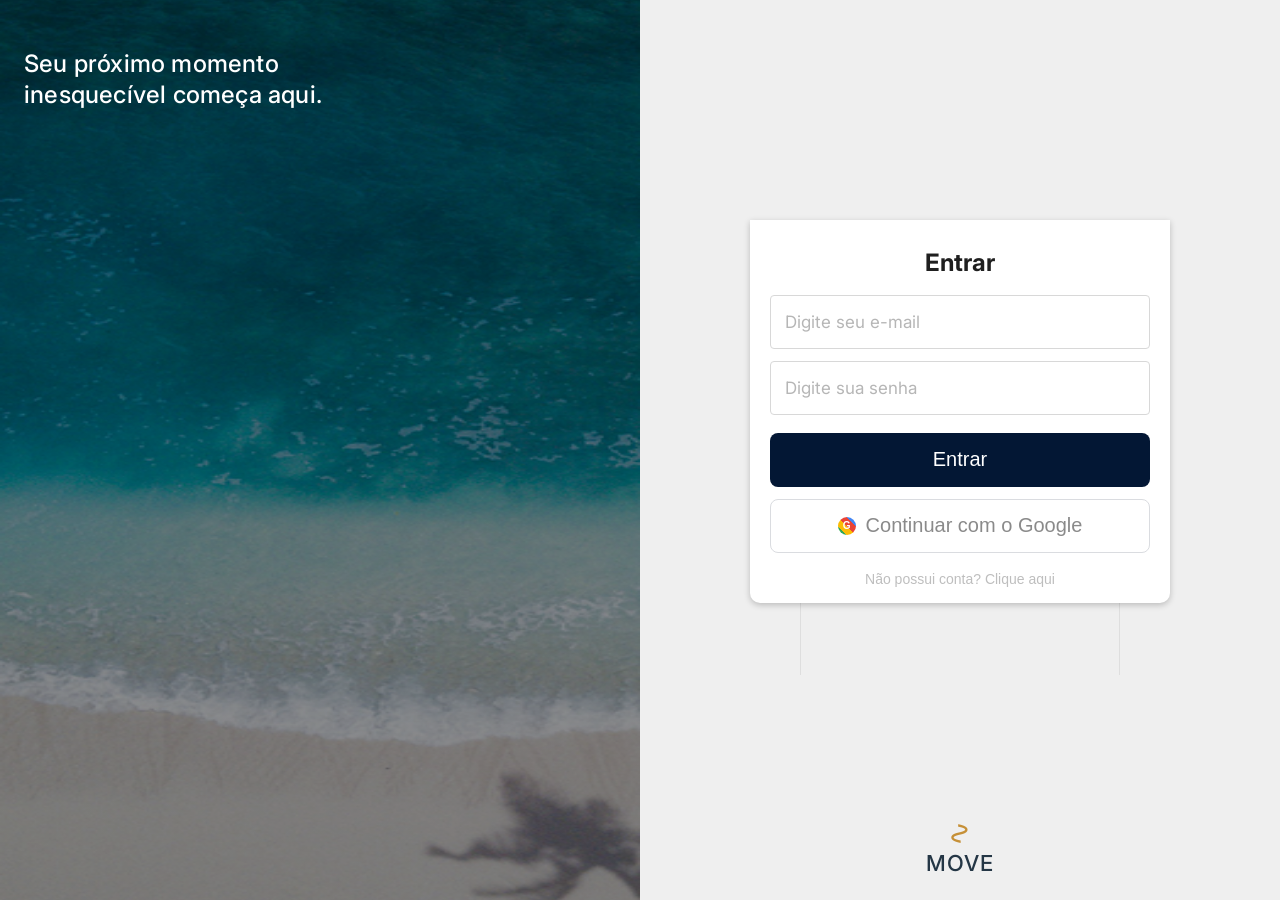
==== dashboard.html @ 3e82327b "feat: add mock auth, B2B/B2C landing pages and profile dashboards" ====
<!doctype html>
<html lang="pt-BR">
<head>
  <meta charset="UTF-8" />
  <meta name="viewport" content="width=device-width, initial-scale=1.0" />
  <title>MOVE | Perfil do Fornecedor</title>
  <link rel="preconnect" href="https://fonts.googleapis.com" />
  <link rel="preconnect" href="https://fonts.gstatic.com" crossorigin />
  <link href="https://fonts.googleapis.com/css2?family=Inter:wght@400;500;600;700&family=Montserrat:wght@500;600;700&display=swap" rel="stylesheet" />
  <style>
    :root {
      --blue-950: #031734;
      --blue-900: #071b37;
      --blue-700: #0f2d57;
      --gray-50: #f1f1f3;
      --gray-100: #ececef;
      --gray-200: #dedee2;
      --gray-400: #adadb6;
      --gray-700: #313138;
      --danger: #ef3c2f;
      --gold: #dba220;
      --white: #fff;
    }

    * {
      box-sizing: border-box;
    }

    html,
    body {
      margin: 0;
      min-height: 100vh;
      font-family: Inter, Arial, sans-serif;
      background: var(--gray-50);
      color: #1f1f24;
    }

    .topbar {
      position: sticky;
      top: 0;
      z-index: 20;
      display: flex;
      align-items: center;
      justify-content: space-between;
      min-height: 58px;
      padding: 0 24px 0 46px;
      background: linear-gradient(90deg, var(--blue-950) 0%, var(--blue-900) 82%, #1762c4 100%);
    }

    .brand {
      display: flex;
      align-items: center;
      gap: 10px;
      text-decoration: none;
    }

    .logo-mark {
      font-size: 30px;
      color: var(--gold);
      transform: rotate(90deg);
      display: inline-block;
      line-height: 1;
    }

    .logo-text {
      font-family: Montserrat, Arial, sans-serif;
      font-weight: 500;
      font-size: 47px;
      line-height: 1;
      letter-spacing: 0.5px;
      color: #fff;
      text-transform: uppercase;
    }

    .topbar-nav {
      display: flex;
      align-items: center;
      gap: 48px;
    }

    .topbar-nav a {
      color: #f5f7fb;
      text-decoration: none;
      font-size: 33px;
      line-height: 1;
      font-weight: 400;
    }

    .topbar-actions {
      display: flex;
      align-items: center;
      gap: 16px;
    }

    .topbar-user {
      width: 42px;
      height: 42px;
      border-radius: 50%;
      border: 2px solid #d8e6fb;
      display: grid;
      place-items: center;
      color: #d8e6fb;
      font-size: 22px;
      font-weight: 700;
    }

    .logout-btn-top {
      border: 1px solid rgba(255, 255, 255, 0.36);
      background: transparent;
      color: #eef1f8;
      border-radius: 6px;
      font-size: 12px;
      padding: 7px 12px;
      cursor: pointer;
    }

    .profile-layout {
      display: grid;
      grid-template-columns: 37% 1fr;
      min-height: calc(100vh - 58px);
    }

    .sidebar {
      padding: 28px 28px 24px 46px;
      border-right: 1px solid var(--gray-200);
    }

    .sidebar h1 {
      margin: 0 0 24px;
      font-size: 45px;
      font-weight: 700;
      color: #121218;
    }

    .sidebar-menu {
      display: grid;
      gap: 12px;
      margin: 0;
      padding: 0;
      list-style: none;
    }

    .menu-item {
      display: flex;
      align-items: center;
      gap: 16px;
      min-height: 56px;
      color: #1f2630;
      font-size: 21px;
      font-weight: 500;
    }

    .menu-item svg {
      width: 34px;
      height: 34px;
      stroke: #0b213f;
      fill: none;
      stroke-width: 2;
      flex-shrink: 0;
    }

    .menu-item.active .menu-avatar {
      background: #0f2d57;
      color: #fff;
    }

    .menu-avatar {
      width: 40px;
      height: 40px;
      border-radius: 50%;
      display: grid;
      place-items: center;
      font-size: 33px;
      font-weight: 700;
      background: #fff;
      border: 2px solid #102844;
      color: #102844;
      line-height: 1;
    }

    .menu-item.logout {
      color: var(--danger);
      margin-top: 8px;
      cursor: pointer;
    }

    .menu-item.logout svg {
      stroke: var(--danger);
    }

    .content-area {
      padding: 28px 44px;
    }

    .content-header {
      display: flex;
      align-items: center;
      justify-content: space-between;
      margin-bottom: 18px;
    }

    .content-header h2 {
      margin: 0;
      font-size: 46px;
      font-weight: 700;
      color: #131319;
    }

    .edit-btn {
      min-width: 82px;
      border: 0;
      background: #ceced2;
      color: #52525b;
      border-radius: 8px;
      padding: 8px 14px;
      font-size: 13px;
      cursor: pointer;
    }

    .profile-top-card {
      background: #fff;
      border-radius: 12px;
      box-shadow: 0 2px 6px rgba(0, 0, 0, 0.12);
      padding: 24px;
      display: flex;
      justify-content: center;
      align-items: center;
      margin-bottom: 22px;
      min-height: 162px;
    }

    .profile-identity {
      text-align: center;
    }

    .profile-avatar {
      width: 72px;
      height: 72px;
      border-radius: 50%;
      margin: 0 auto 10px;
      display: grid;
      place-items: center;
      background: #0f2d57;
      color: #fff;
      font-size: 40px;
      font-weight: 700;
    }

    .profile-name {
      margin: 0;
      font-size: 38px;
      font-weight: 500;
      line-height: 1.1;
      color: #1f1f24;
    }

    .profile-role {
      margin: 0;
      font-size: 18px;
      color: #8a8a92;
      font-weight: 400;
    }

    .info-list {
      display: grid;
      gap: 10px;
    }

    .info-item {
      background: #fff;
      border-radius: 10px;
      box-shadow: 0 2px 6px rgba(0, 0, 0, 0.12);
      padding: 11px 16px;
    }

    .info-label {
      display: block;
      font-size: 15px;
      color: #a8a8af;
      margin-bottom: 3px;
    }

    .info-value {
      margin: 0;
      font-size: 34px;
      line-height: 1.15;
      color: #1f1f24;
      font-weight: 500;
      word-break: break-word;
    }

    @media (max-width: 1280px) {
      .logo-text {
        font-size: 34px;
      }

      .topbar-nav {
        gap: 24px;
      }

      .topbar-nav a {
        font-size: 22px;
      }

      .sidebar h1,
      .content-header h2 {
        font-size: 34px;
      }

      .menu-item {
        font-size: 18px;
      }

      .info-value,
      .profile-name {
        font-size: 27px;
      }
    }

    @media (max-width: 980px) {
      .topbar {
        flex-wrap: wrap;
        row-gap: 10px;
        padding: 10px 16px;
      }

      .topbar-nav {
        width: 100%;
        justify-content: center;
        order: 3;
        flex-wrap: wrap;
        gap: 14px;
      }

      .topbar-nav a {
        font-size: 18px;
      }

      .profile-layout {
        grid-template-columns: 1fr;
      }

      .sidebar {
        border-right: 0;
        border-bottom: 1px solid var(--gray-200);
        padding: 22px 16px;
      }

      .content-area {
        padding: 24px 16px 40px;
      }

      .sidebar h1,
      .content-header h2 {
        font-size: 30px;
      }

      .profile-name,
      .info-value {
        font-size: 24px;
      }
    }

    @media (max-width: 640px) {
      .logo-text {
        font-size: 26px;
      }

      .logo-mark {
        font-size: 22px;
      }

      .topbar-user {
        width: 36px;
        height: 36px;
      }

      .menu-item {
        font-size: 16px;
      }

      .menu-avatar {
        width: 34px;
        height: 34px;
        font-size: 15px;
      }

      .menu-item svg {
        width: 28px;
        height: 28px;
      }

      .profile-avatar {
        width: 62px;
        height: 62px;
        font-size: 24px;
      }

      .profile-name,
      .info-value {
        font-size: 20px;
      }
    }
  </style>
</head>
<body>

  <header class="topbar">
    <a class="brand" href="landing-b2b.html">
      <span class="logo-mark">∿</span>
      <span class="logo-text">MOVE</span>
    </a>

    <nav class="topbar-nav" aria-label="Navegação principal">
      <a href="#">Anúncios</a>
      <a href="#">Reservas</a>
      <a href="#">Novo anúncio</a>
      <a href="#">Central de Ajuda</a>
      <a href="#">Configurações</a>
    </nav>

    <div class="topbar-actions">
      <button class="logout-btn-top" id="logout-btn-top">Sair</button>
      <div class="topbar-user" id="header-avatar">U</div>
    </div>
  </header>

  <main class="profile-layout">
    <aside class="sidebar">
      <h1>Perfil</h1>

      <ul class="sidebar-menu">
        <li class="menu-item active">
          <span class="menu-avatar" id="menu-avatar">LB</span>
          <span>Sobre mim</span>
        </li>
        <li class="menu-item">
          <svg viewBox="0 0 24 24" aria-hidden="true"><path d="M6 2h9l3 3v17H6z" /><path d="M15 2v4h4" /><path d="M9 11h6" /><path d="M9 15h6" /><path d="M9 19h4" /></svg>
          <span>Aluguéis anteriores</span>
        </li>
        <li class="menu-item">
          <svg viewBox="0 0 24 24" aria-hidden="true"><path d="M3 13h18l-1 6H4z" /><path d="M5 13l2-5h10l2 5" /><circle cx="8" cy="18" r="1" /><circle cx="16" cy="18" r="1" /></svg>
          <span>Anúncios ativos</span>
        </li>
        <li class="menu-item">
          <svg viewBox="0 0 24 24" aria-hidden="true"><rect x="3" y="5" width="18" height="14" rx="2" /><path d="M16 9h2" /><path d="M6 15h5" /></svg>
          <span>Pagamentos</span>
        </li>
        <li class="menu-item">
          <svg viewBox="0 0 24 24" aria-hidden="true"><circle cx="12" cy="12" r="9" /><path d="M9.5 9a2.5 2.5 0 1 1 4.3 1.8c-.8.8-1.8 1.2-1.8 2.7" /><circle cx="12" cy="17" r=".8" /></svg>
          <span>Central de Ajuda</span>
        </li>
        <li class="menu-item">
          <svg viewBox="0 0 24 24" aria-hidden="true"><circle cx="12" cy="12" r="3" /><path d="M19.4 15a1 1 0 0 0 .2 1.1l.1.1a2 2 0 0 1 0 2.8 2 2 0 0 1-2.8 0l-.1-.1a1 1 0 0 0-1.1-.2 1 1 0 0 0-.6.9V20a2 2 0 0 1-4 0v-.2a1 1 0 0 0-.6-.9 1 1 0 0 0-1.1.2l-.1.1a2 2 0 0 1-2.8 0 2 2 0 0 1 0-2.8l.1-.1a1 1 0 0 0 .2-1.1 1 1 0 0 0-.9-.6H4a2 2 0 0 1 0-4h.2a1 1 0 0 0 .9-.6 1 1 0 0 0-.2-1.1l-.1-.1a2 2 0 0 1 0-2.8 2 2 0 0 1 2.8 0l.1.1a1 1 0 0 0 1.1.2h.1a1 1 0 0 0 .6-.9V4a2 2 0 0 1 4 0v.2a1 1 0 0 0 .6.9h.1a1 1 0 0 0 1.1-.2l.1-.1a2 2 0 0 1 2.8 0 2 2 0 0 1 0 2.8l-.1.1a1 1 0 0 0-.2 1.1v.1a1 1 0 0 0 .9.6H20a2 2 0 0 1 0 4h-.2a1 1 0 0 0-.4.1z" /></svg>
          <span>Configurações</span>
        </li>
        <li class="menu-item">
          <svg viewBox="0 0 24 24" aria-hidden="true"><circle cx="12" cy="12" r="9" /><path d="M12 8v.1" /><path d="M12 11v5" /></svg>
          <span>Sobre</span>
        </li>
        <li class="menu-item logout" id="logout-sidebar">
          <svg viewBox="0 0 24 24" aria-hidden="true"><path d="M10 17l5-5-5-5" /><path d="M15 12H4" /><path d="M20 4h-5" /><path d="M20 20h-5" /></svg>
          <span>Sair da conta</span>
        </li>
      </ul>
    </aside>

    <section class="content-area">
      <div class="content-header">
        <h2>Sobre mim</h2>
        <button class="edit-btn" type="button">Editar</button>
      </div>

      <article class="profile-top-card">
        <div class="profile-identity">
          <div class="profile-avatar" id="profile-avatar">LB</div>
          <p class="profile-name" id="profile-name">Laura</p>
          <p class="profile-role" id="profile-role">Fornecedor</p>
        </div>
      </article>

      <div class="info-list" id="info-list"></div>
    </section>
  </main>

  <script>
    const raw = localStorage.getItem('move_user');

    const roleProfiles = {
      'Dono de equipamento': {
        profileRole: 'Fornecedor',
        defaultName: 'Laura Padilha Bueno',
        defaultEmail: 'laurapadilhabueno@hotmail.com',
        fields: [
          { label: 'Nome', value: 'Laura Padilha Bueno' },
          { label: 'E-mail', value: 'laurapadilhabueno@hotmail.com' },
          { label: 'Data de nascimento', value: '04/05/2005' },
          { label: 'Telefone', value: '+ 55 (41) 99764-8921' },
          { label: 'Cidade / Estado', value: 'São Paulo, São Paulo' },
          { label: 'CPF', value: '094.**.***-**' }
        ]
      },
      'Lojistas': {
        profileRole: 'Lojista',
        defaultName: 'Loja Boa Onda',
        defaultEmail: 'contato@lojaboaonda.com.br',
        fields: [
          { label: 'Nome da loja', value: 'Loja Boa Onda' },
          { label: 'E-mail', value: 'contato@lojaboaonda.com.br' },
          { label: 'Telefone', value: '+ 55 (11) 98888-4545' },
          { label: 'Cidade / Estado', value: 'Florianópolis, Santa Catarina' },
          { label: 'CNPJ', value: '48.***.***/0001-**' },
          { label: 'Categoria', value: 'Loja parceira de equipamentos e experiências' }
        ]
      },
      'Aventureiro': {
        profileRole: 'Aventureiro',
        defaultName: 'Lucas Aventura',
        defaultEmail: 'lucas@move.com',
        fields: [
          { label: 'Nome', value: 'Lucas Aventura' },
          { label: 'E-mail', value: 'lucas@move.com' },
          { label: 'Data de nascimento', value: '17/08/1997' },
          { label: 'Telefone', value: '+ 55 (21) 99999-1212' },
          { label: 'Cidade / Estado', value: 'Rio de Janeiro, Rio de Janeiro' },
          { label: 'Perfil', value: 'Usuário apaixonado por experiências ao ar livre' }
        ]
      }
    };

    const renderInfoFields = (fields) => {
      const infoList = document.getElementById('info-list');
      infoList.innerHTML = fields
        .map(
          (field) => `
            <article class="info-item">
              <span class="info-label">${field.label}</span>
              <p class="info-value">${field.value}</p>
            </article>
          `
        )
        .join('');
    };

    if (!raw) {
      window.location.href = 'login.html';
    } else {
      const user = JSON.parse(raw);
      const selectedProfile = roleProfiles[user.role] || roleProfiles['Dono de equipamento'];
      const fullName = user.nome || selectedProfile.defaultName;
      const shortName = fullName.split(' ')[0] || 'Laura';
      const initials = fullName
        .split(' ')
        .filter(Boolean)
        .slice(0, 2)
        .map((part) => part[0].toUpperCase())
        .join('');

      document.getElementById('header-avatar').textContent = (initials || 'LP').slice(0, 2);
      document.getElementById('menu-avatar').textContent = (initials || 'LP').slice(0, 2);
      document.getElementById('profile-avatar').textContent = (initials || 'LP').slice(0, 2);
      document.getElementById('profile-name').textContent = shortName;
      document.getElementById('profile-role').textContent = selectedProfile.profileRole;

      const fields = selectedProfile.fields.map((field) => {
        if (field.label === 'Nome' || field.label === 'Nome da loja') {
          return { ...field, value: fullName };
        }

        if (field.label === 'E-mail') {
          return { ...field, value: user.email || selectedProfile.defaultEmail };
        }

        return field;
      });

      renderInfoFields(fields);
    }

    const logout = () => {
      localStorage.removeItem('move_user');
      window.location.href = 'login.html';
    };

    document.getElementById('logout-btn-top').addEventListener('click', logout);
    document.getElementById('logout-sidebar').addEventListener('click', logout);
    document.getElementById('logout-sidebar').addEventListener('keypress', (event) => {
      if (event.key === 'Enter' || event.key === ' ') {
        event.preventDefault();
        logout();
      }
    });
  </script>
</body>
</html>
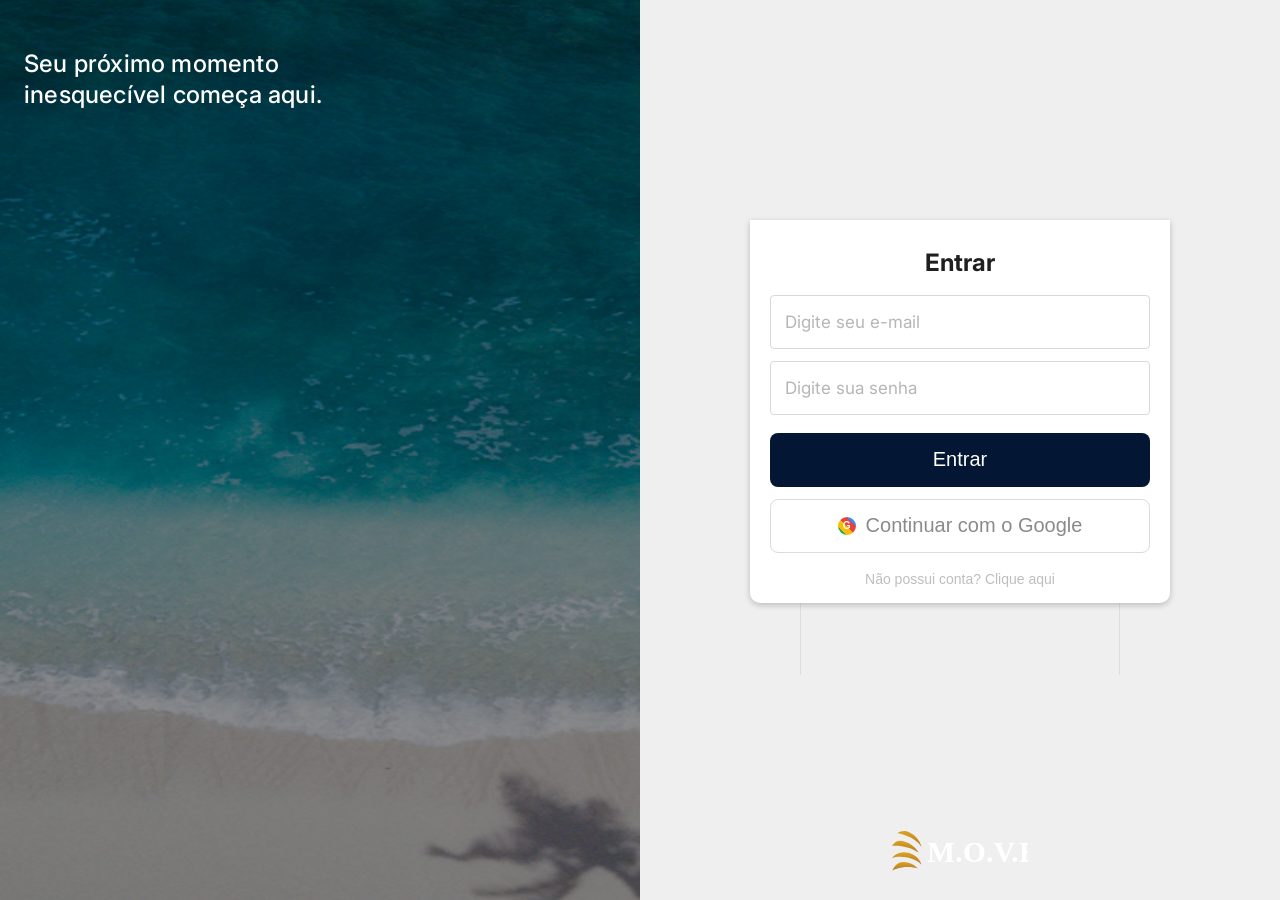
==== commit 222032ff: "feat: mobile-first refactor + home-v2 + vercel deploy config" ====
--- a/dashboard.html
+++ b/dashboard.html
@@ -3,7 +3,7 @@
 <head>
   <meta charset="UTF-8" />
   <meta name="viewport" content="width=device-width, initial-scale=1.0" />
-  <title>MOVE | Perfil do Fornecedor</title>
+  <title>Perfil do Fornecedor</title>
   <link rel="preconnect" href="https://fonts.googleapis.com" />
   <link rel="preconnect" href="https://fonts.gstatic.com" crossorigin />
   <link href="https://fonts.googleapis.com/css2?family=Inter:wght@400;500;600;700&family=Montserrat:wght@500;600;700&display=swap" rel="stylesheet" />
@@ -54,22 +54,11 @@
       text-decoration: none;
     }
 
-    .logo-mark {
-      font-size: 30px;
-      color: var(--gold);
-      transform: rotate(90deg);
-      display: inline-block;
-      line-height: 1;
-    }
-
-    .logo-text {
-      font-family: Montserrat, Arial, sans-serif;
-      font-weight: 500;
-      font-size: 47px;
-      line-height: 1;
-      letter-spacing: 0.5px;
-      color: #fff;
-      text-transform: uppercase;
+    .brand-logo {
+      width: 200px;
+      max-width: 100%;
+      height: auto;
+      display: block;
     }
 
     .topbar-nav {
@@ -290,8 +279,8 @@
     }
 
     @media (max-width: 1280px) {
-      .logo-text {
-        font-size: 34px;
+      .brand-logo {
+        width: 160px;
       }
 
       .topbar-nav {
@@ -318,7 +307,20 @@
     }
 
     @media (max-width: 980px) {
-      .topbar {
+        /* mobile: content first, sidebar (menu) after */
+        .profile-layout {
+          display: flex;
+          flex-direction: column;
+        }
+
+        .content-area {
+          order: 1;
+        }
+
+        .sidebar {
+          order: 2;
+        }
+
         flex-wrap: wrap;
         row-gap: 10px;
         padding: 10px 16px;
@@ -362,12 +364,26 @@
     }
 
     @media (max-width: 640px) {
-      .logo-text {
-        font-size: 26px;
-      }
-
-      .logo-mark {
-        font-size: 22px;
+      .topbar {
+        justify-content: center;
+        row-gap: 8px;
+      }
+
+      .brand-logo {
+        width: 130px;
+      }
+
+      .topbar-actions {
+        width: 100%;
+        justify-content: space-between;
+      }
+
+      .topbar-nav {
+        gap: 8px;
+      }
+
+      .topbar-nav a {
+        font-size: 16px;
       }
 
       .topbar-user {
@@ -375,8 +391,19 @@
         height: 36px;
       }
 
+      .logout-btn-top {
+        min-height: 36px;
+        padding: 8px 14px;
+      }
+
+      .sidebar h1,
+      .content-header h2 {
+        font-size: 26px;
+      }
+
       .menu-item {
         font-size: 16px;
+        min-height: 48px;
       }
 
       .menu-avatar {
@@ -396,10 +423,58 @@
         font-size: 24px;
       }
 
+      .content-header {
+        flex-direction: column;
+        align-items: flex-start;
+        gap: 10px;
+      }
+
+      .edit-btn {
+        width: 100%;
+        min-height: 40px;
+      }
+
+      .profile-top-card {
+        padding: 18px 14px;
+      }
+
       .profile-name,
       .info-value {
         font-size: 20px;
       }
+
+      .info-item {
+        padding: 10px 12px;
+      }
+    }
+
+    @media (max-width: 420px) {
+      .topbar {
+        padding: 10px 12px;
+      }
+
+      .topbar-nav {
+        justify-content: flex-start;
+      }
+
+      .topbar-nav a {
+        font-size: 15px;
+      }
+
+      .content-area,
+      .sidebar {
+        padding-left: 12px;
+        padding-right: 12px;
+      }
+
+      .profile-name,
+      .info-value {
+        font-size: 18px;
+      }
+
+      .info-label {
+        font-size: 13px;
+      }
     }
   </style>
 </head>
@@ -407,8 +482,7 @@
 
   <header class="topbar">
     <a class="brand" href="landing-b2b.html">
-      <span class="logo-mark">∿</span>
-      <span class="logo-text">MOVE</span>
+      <img class="brand-logo" src="assets/move-logo.svg" alt="M.O.V.E." />
     </a>
 
     <nav class="topbar-nav" aria-label="Navegação principal">
